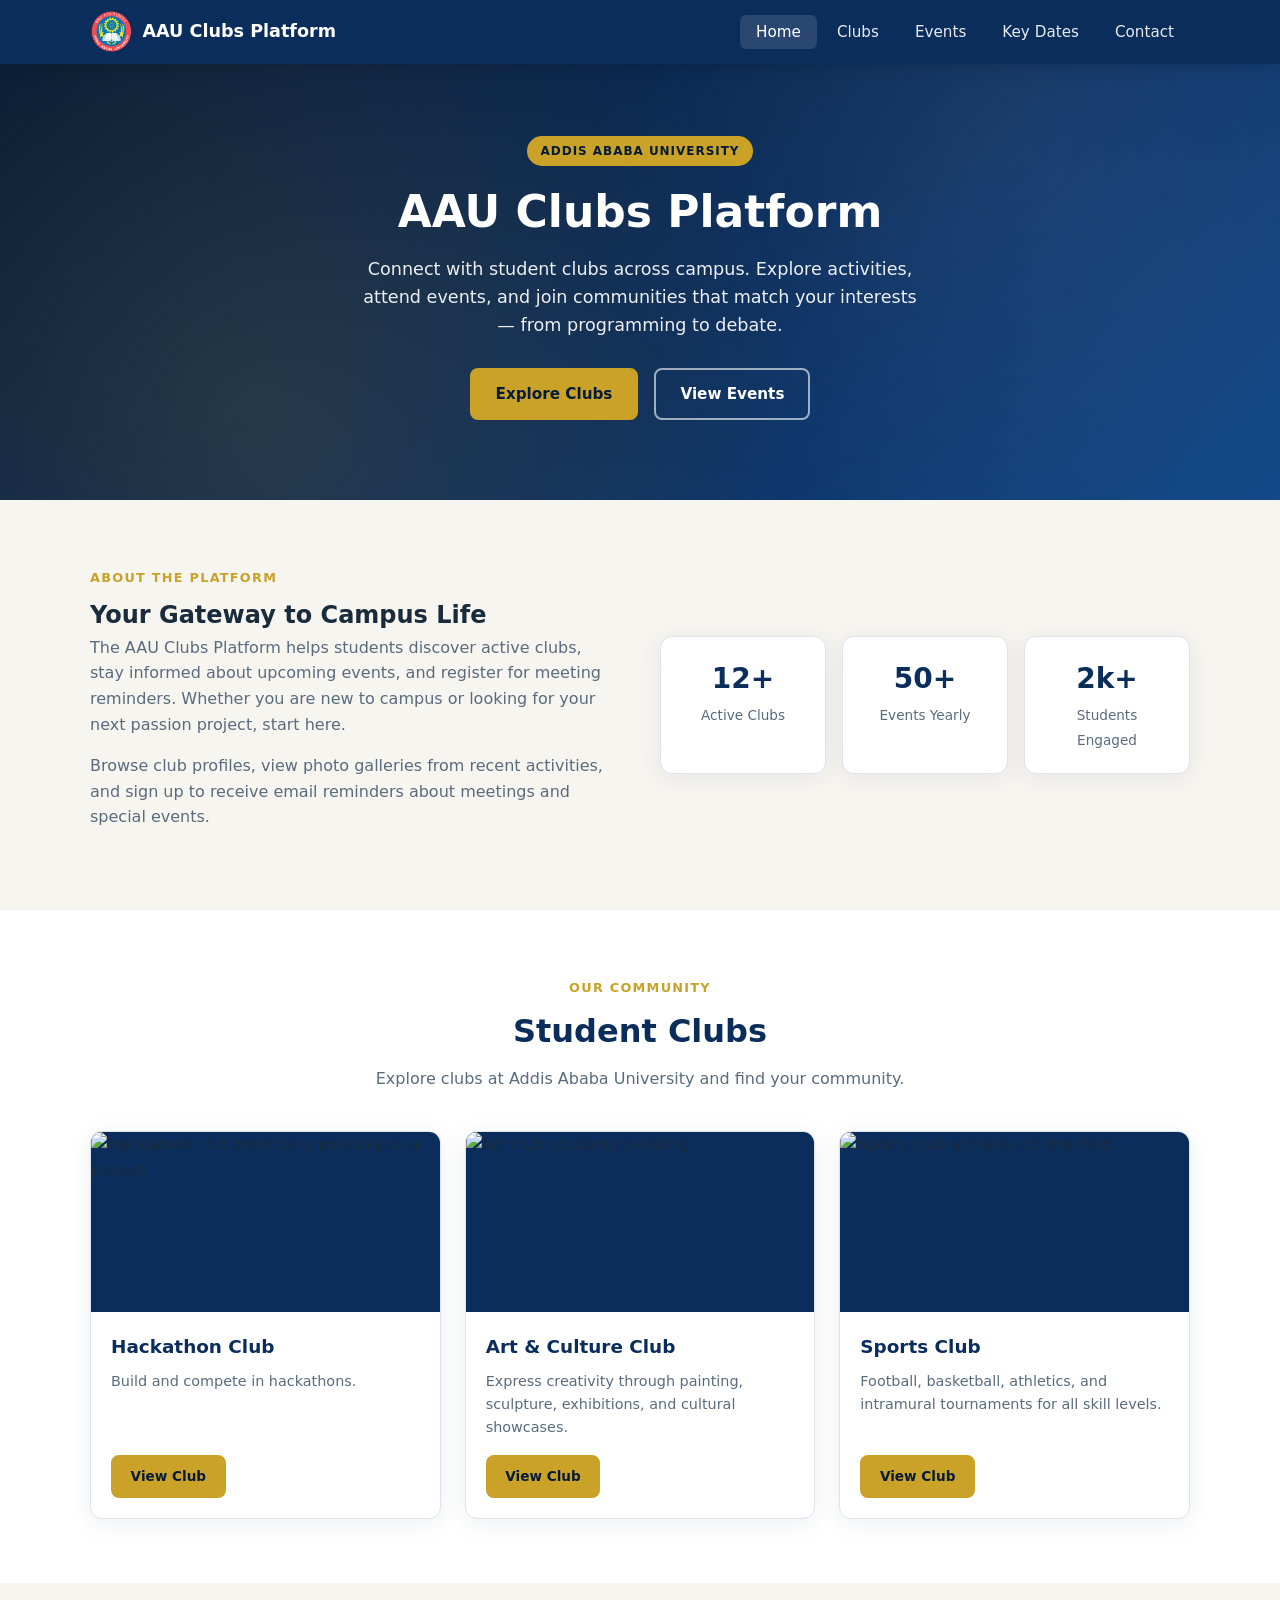
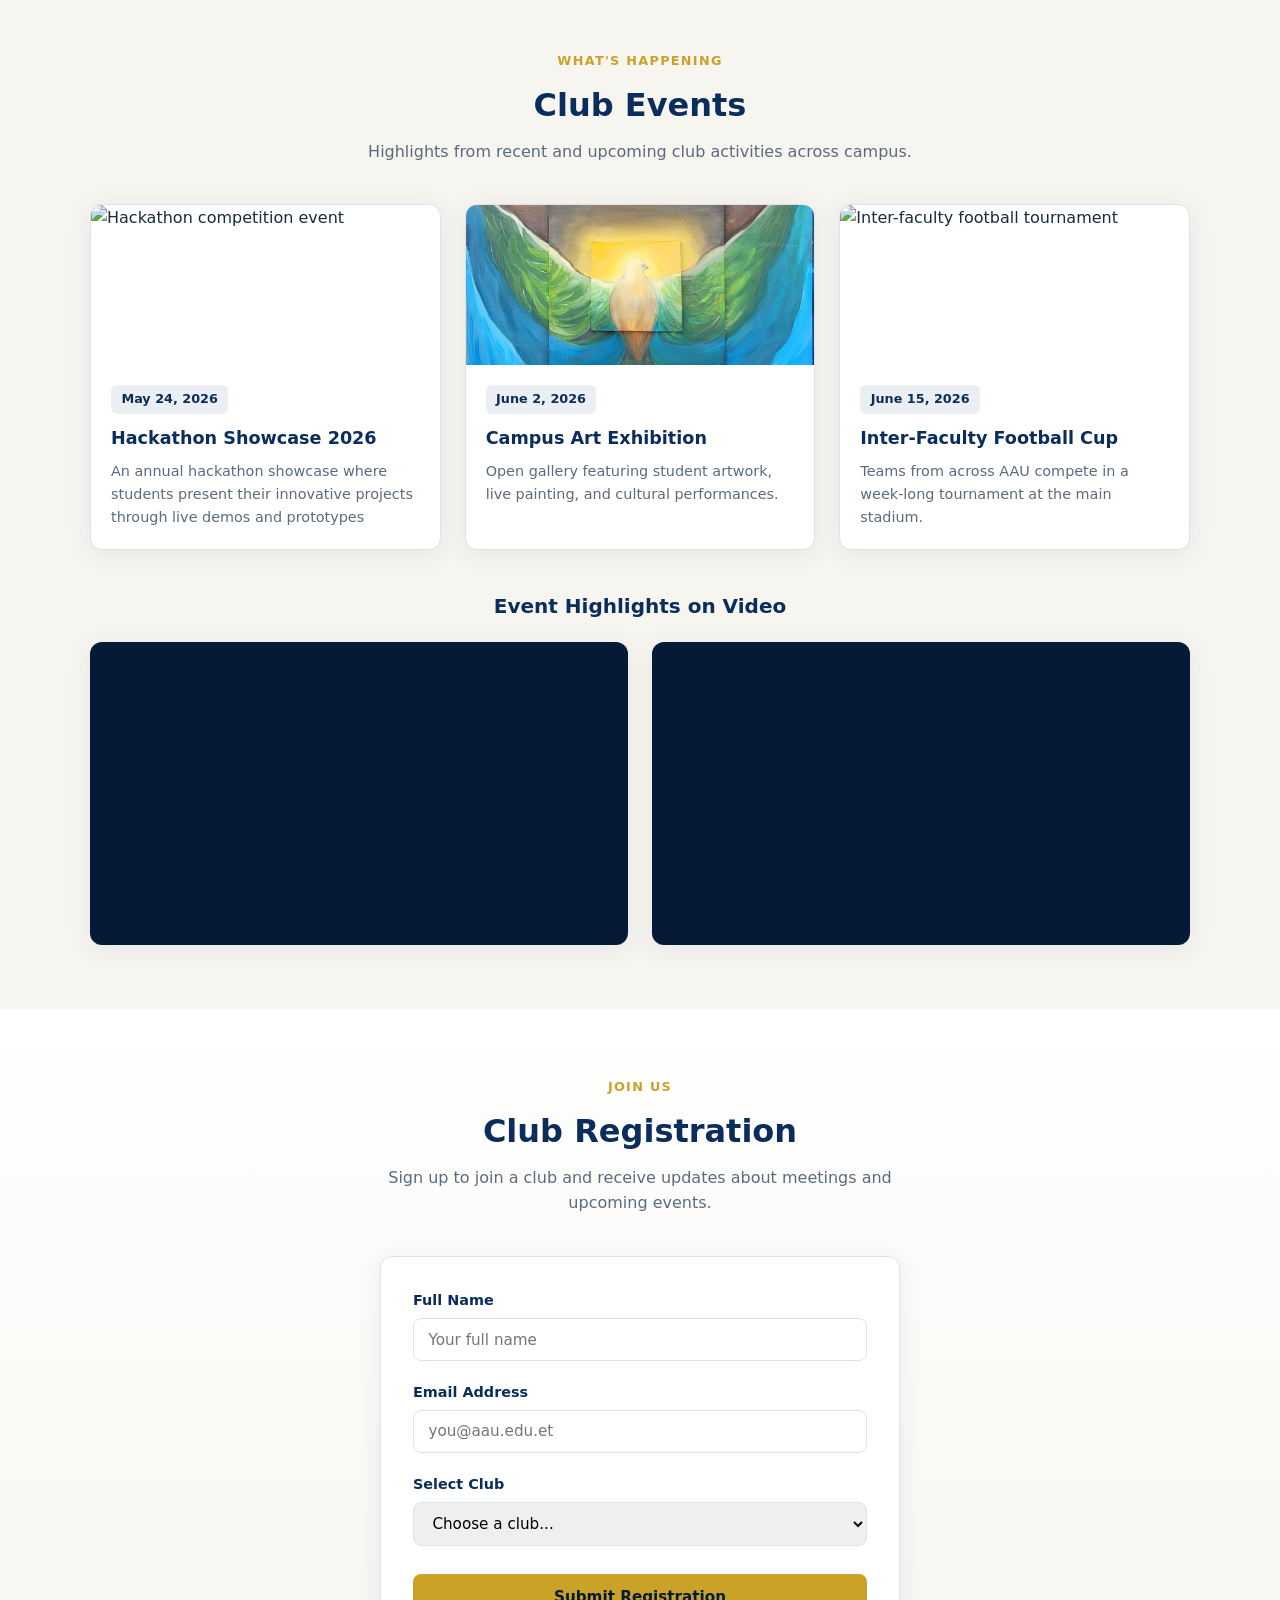
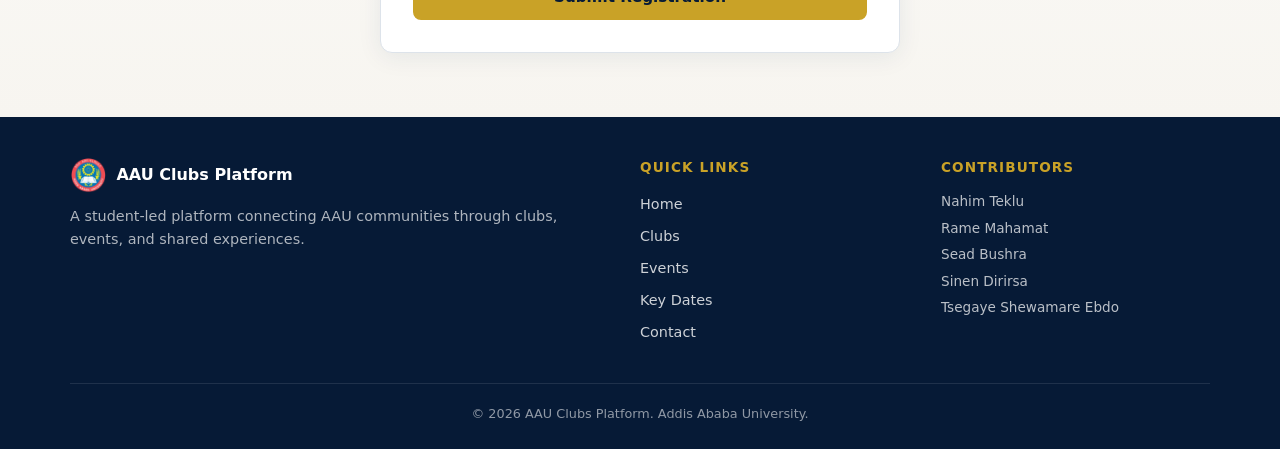
==== index.html @ 67a3a9a4 "Frontend AAU Clubs Platform completed" ====
<!DOCTYPE html>
<html lang="en">
<head>
  <meta charset="UTF-8">
  <meta name="viewport" content="width=device-width, initial-scale=1.0">
  <meta name="description" content="AAU Clubs Platform — Discover clubs, events, and activities at Addis Ababa University.">
  <title>AAU Clubs Platform | Home</title>
  <link rel="stylesheet" href="style.css">
</head>
<body>
  <header class="site-header">
    <nav class="nav-container" aria-label="Main navigation">
      <a href="index.html" class="brand">
        <img src="images/AAULogo.png" alt="Addis Ababa University" class="brand-logo">
        <span class="brand-title">AAU Clubs Platform</span>
      </a>
      <button class="nav-toggle" type="button" aria-label="Toggle menu" aria-expanded="false">
        <span></span>
        <span></span>
        <span></span>
      </button>
      <ul class="nav-menu">
        <li><a href="index.html">Home</a></li>
        <li><a href="clubs.html">Clubs</a></li>
      
        <li><a href="events.html">Events</a></li>
        <li><a href="keydates.html">Key Dates</a></li>
        <li><a href="contact.html">Contact</a></li>
      </ul>
    </nav>
  </header>

  <main>
    <section id="home" class="hero">
      <div class="hero-content">
        <span class="hero-badge">Addis Ababa University</span>
        <h1>AAU Clubs Platform</h1>
        <p>
          Connect with student clubs across campus. Explore activities, attend events,
          and join communities that match your interests — from programming to debate.
        </p>
        <div class="hero-actions">
          <a href="clubs.html" class="btn btn-primary">Explore Clubs</a>
          <a href="events.html" class="btn btn-outline">View Events</a>
        </div>
      </div>
    </section>

    <section class="section">
      <div class="container">
        <div class="intro-grid">
          <div class="intro-text">
            <span class="section-label">About the Platform</span>
            <h2>Your Gateway to Campus Life</h2>
            <p>
              The AAU Clubs Platform helps students discover active clubs, stay informed
              about upcoming events, and register for meeting reminders. Whether you are
              new to campus or looking for your next passion project, start here.
            </p>
            <p>
              Browse club profiles, view photo galleries from recent activities, and sign up
              to receive email reminders about meetings and special events.
            </p>
          </div>
          <div class="intro-stats">
            <div class="stat-card">
              <strong>12+</strong>
              <span>Active Clubs</span>
            </div>
            <div class="stat-card">
              <strong>50+</strong>
              <span>Events Yearly</span>
            </div>
            <div class="stat-card">
              <strong>2k+</strong>
              <span>Students Engaged</span>
            </div>
          </div>
        </div>
      </div>
    </section>

    <section id="clubs" class="section section-alt">
      <div class="container">
        <div class="section-header">
          <span class="section-label">Our Community</span>
          <h2>Student Clubs</h2>
          <p>Explore clubs at Addis Ababa University and find your community.</p>
        </div>
        <div class="clubs-grid">
          <article class="club-card">
            <div class="club-card-image">
              <img src="https://images.unsplash.com/photo-1485827404703-89b55fcc595e?w=600&h=400&fit=crop" alt="Hackathon club members working on a project" loading="lazy">
            </div>
            <div class="club-card-body">
              <h3>Hackathon Club</h3>
              <p>Build and compete in hackathons.</p>
              <a href="hackathon.html" class="btn btn-primary">View Club</a>
            </div>
          </article>
          <article class="club-card">
            <div class="club-card-image">
              <img src="https://images.unsplash.com/photo-1460661414731-7abaf9378ee8?w=600&h=400&fit=crop" alt="Art club students painting" loading="lazy">
            </div>
            <div class="club-card-body">
              <h3>Art &amp; Culture Club</h3>
              <p>Express creativity through painting, sculpture, exhibitions, and cultural showcases.</p>
              <a href="art.html" class="btn btn-primary">View Club</a>
            </div>
          </article>
          <article class="club-card">
            <div class="club-card-image">
              <img src="https://images.unsplash.com/photo-1574629810360-7efbbe195018?w=600&h=400&fit=crop" alt="Sports club athletes on the field" loading="lazy">
            </div>
            <div class="club-card-body">
              <h3>Sports Club</h3>
              <p>Football, basketball, athletics, and intramural tournaments for all skill levels.</p>
              <a href="sports.html" class="btn btn-primary">View Club</a>
            </div>
          </article>
          
        </div>
      </div>
    </section>

    <section id="events" class="section">
      <div class="container">
        <div class="section-header">
          <span class="section-label">What's Happening</span>
          <h2>Club Events</h2>
          <p>Highlights from recent and upcoming club activities across campus.</p>
        </div>
        <div class="events-grid">
          <article class="event-card">
            <div class="event-card-image">
              <img src="https://images.unsplash.com/photo-1517245386807-bb43f82c33c4?w=600&h=400&fit=crop" alt="Hackathon competition event" loading="lazy">
            </div>
            <div class="event-card-body">
              <span class="event-date">May 24, 2026</span>
              <h3>Hackathon Showcase 2026</h3>
              <p>An annual hackathon showcase where students present their innovative projects through live demos and prototypes</p>
            </div>
          </article>
          <article class="event-card">
            <div class="event-card-image">
              <img src="images/art1.jpg" alt="Campus art exhibition" loading="lazy">
            </div>
            <div class="event-card-body">
              <span class="event-date">June 2, 2026</span>
              <h3>Campus Art Exhibition</h3>
              <p>Open gallery featuring student artwork, live painting, and cultural performances.</p>
            </div>
          </article>
          <article class="event-card">
            <div class="event-card-image">
              <img src="https://images.unsplash.com/photo-1574629810360-7efbbe195018?w=600&h=400&fit=crop" alt="Inter-faculty football tournament" loading="lazy">
            </div>
            <div class="event-card-body">
              <span class="event-date">June 15, 2026</span>
              <h3>Inter-Faculty Football Cup</h3>
              <p>Teams from across AAU compete in a week-long tournament at the main stadium.</p>
            </div>
          </article>
          
        </div>

        <div class="video-showcase">
          <h3>Event Highlights on Video</h3>
          <div class="video-grid">
            <div class="video-wrapper">
              <iframe
                src="https://www.youtube.com/embed/ZSt9tm3RoUw"
                title="Hackathon club highlight video"
                allow="accelerometer; autoplay; clipboard-write; encrypted-media; gyroscope; picture-in-picture"
                allowfullscreen
                loading="lazy">
              </iframe>
            </div>
            <div class="video-wrapper">
              <iframe
                src="https://www.youtube.com/embed/ScMzIvxBSi4"
                title="Campus clubs overview video"
                allow="accelerometer; autoplay; clipboard-write; encrypted-media; gyroscope; picture-in-picture"
                allowfullscreen
                loading="lazy">
              </iframe>
            </div>
          </div>
        </div>
      </div>
    </section>

    <section id="register" class="section register-section">
      <div class="container">
        <div class="section-header">
          <span class="section-label">Join Us</span>
          <h2>Club Registration</h2>
          <p>Sign up to join a club and receive updates about meetings and upcoming events.</p>
        </div>
        <form id="register-form" class="form-card" novalidate>
          <div class="form-group">
            <label for="reg-name">Full Name</label>
            <input type="text" id="reg-name" name="name" placeholder="Your full name" autocomplete="name">
            <span class="error-message" role="alert"></span>
          </div>
          <div class="form-group">
            <label for="reg-email">Email Address</label>
            <input type="email" id="reg-email" name="email" placeholder="you@aau.edu.et" autocomplete="email">
            <span class="error-message" role="alert"></span>
          </div>
          <div class="form-group">
            <label for="reg-club">Select Club</label>
            <select id="reg-club" name="club">
              <option value="">Choose a club...</option>
              <option value="hackathon">Hackathon Club</option>
              <option value="art">Art &amp; Culture Club</option>
              <option value="sports">Sports Club</option>
              
            </select>
            <span class="error-message" role="alert"></span>
          </div>
          <button type="submit" class="btn btn-primary">Submit Registration</button>
          <p id="register-success" class="success-message" role="status">
            Registration successful! You have been signed up for your selected club. We will contact you at the email provided.
          </p>
        </form>
      </div>
    </section>
  </main>

  <footer class="site-footer">
    <div class="footer-grid">
      <div class="footer-brand">
        <a href="index.html" class="brand brand--footer">
          <img src="images/AAULogo.png" alt="Addis Ababa University" class="brand-logo brand-logo--footer">
          <span class="brand-title">AAU Clubs Platform</span>
        </a>
        <p>A student-led platform connecting AAU communities through clubs, events, and shared experiences.</p>
      </div>
      <div class="footer-links">
        <h4>Quick Links</h4>
        <ul>
          <li><a href="index.html">Home</a></li>
          <li><a href="clubs.html">Clubs</a></li>
          
          <li><a href="events.html">Events</a></li>
          <li><a href="keydates.html">Key Dates</a></li>
          <li><a href="contact.html">Contact</a></li>
        </ul>
      </div>
      <div class="footer-contributors">
        <h4>Contributors</h4>
        <ul>
          <li>Nahim Teklu</li>
          <li>Rame Mahamat</li>
          <li>Sead Bushra</li>
          <li>Sinen Dirirsa</li>
          <li>Tsegaye Shewamare Ebdo</li>
        </ul>
      </div>
    </div>
    <p class="footer-bottom">&copy; 2026 AAU Clubs Platform. Addis Ababa University.</p>
  </footer>

  <script src="script.js"></script>
</body>
</html>
---- style.css ----
/* AAU Clubs Platform — University-style design */
:root {
  --navy: #0b2d5c;
  --navy-dark: #061a36;
  --gold: #c9a227;
  --gold-light: #e8c84a;
  --cream: #f7f5f0;
  --white: #ffffff;
  --text: #1a2b3c;
  --text-muted: #5a6b7d;
  --border: #dde3ea;
  --shadow: 0 4px 24px rgba(11, 45, 92, 0.08);
  --shadow-hover: 0 12px 40px rgba(11, 45, 92, 0.14);
  --radius: 12px;
  --transition: 0.25s ease;
  --font: "Segoe UI", system-ui, -apple-system, sans-serif;
  --max-width: 1140px;
}

*,
*::before,
*::after {
  box-sizing: border-box;
  margin: 0;
  padding: 0;
}

html {
  scroll-behavior: smooth;
}

body {
  font-family: var(--font);
  color: var(--text);
  background: var(--cream);
  line-height: 1.6;
  min-height: 100vh;
  display: flex;
  flex-direction: column;
}

img {
  max-width: 100%;
  height: auto;
  display: block;
}

a {
  color: var(--navy);
  text-decoration: none;
  transition: color var(--transition);
}

a:hover {
  color: var(--gold);
}

/* Header & Navigation */
.site-header {
  background: var(--navy);
  position: sticky;
  top: 0;
  z-index: 1000;
  box-shadow: 0 2px 16px rgba(0, 0, 0, 0.15);
}

.nav-container {
  max-width: var(--max-width);
  margin: 0 auto;
  padding: 0 1.25rem;
  display: flex;
  align-items: center;
  justify-content: space-between;
  min-height: 64px;
}

.brand {
  display: flex;
  align-items: center;
  gap: 0.65rem;
  color: var(--white);
  text-decoration: none;
  flex-shrink: 0;
}

.brand:hover {
  color: var(--white);
}

.brand-logo {
  width: 42px;
  height: 42px;
  object-fit: contain;
  flex-shrink: 0;
}

.brand-logo--footer {
  width: 36px;
  height: 36px;
}

.brand-title {
  font-weight: 700;
  font-size: clamp(0.9rem, 2.5vw, 1.1rem);
  line-height: 1.25;
  white-space: nowrap;
}

.brand--footer .brand-title {
  font-size: 1rem;
}
.nav-toggle {
  display: none;
  background: none;
  border: none;
  cursor: pointer;
  padding: 0.5rem;
}

.nav-toggle span {
  display: block;
  width: 24px;
  height: 2px;
  background: var(--white);
  margin: 5px 0;
  transition: var(--transition);
}

.nav-menu {
  display: flex;
  list-style: none;
  gap: 0.25rem;
}

.nav-menu a {
  color: rgba(255, 255, 255, 0.9);
  padding: 0.5rem 1rem;
  border-radius: 6px;
  font-size: 0.95rem;
  font-weight: 500;
}

.nav-menu a:hover,
.nav-menu a.active {
  color: var(--white);
  background: rgba(255, 255, 255, 0.12);
}

/* Hero */
.hero {
  background: linear-gradient(135deg, var(--navy-dark) 0%, var(--navy) 55%, #134a8a 100%);
  color: var(--white);
  padding: 4.5rem 1.25rem 5rem;
  text-align: center;
  position: relative;
  overflow: hidden;
}

.hero::before {
  content: "";
  position: absolute;
  inset: 0;
  background: radial-gradient(circle at 20% 80%, rgba(201, 162, 39, 0.15) 0%, transparent 50%),
    radial-gradient(circle at 80% 20%, rgba(255, 255, 255, 0.06) 0%, transparent 40%);
  pointer-events: none;
}

.hero-content {
  max-width: 720px;
  margin: 0 auto;
  position: relative;
  z-index: 1;
}

.hero h1 {
  font-size: clamp(1.75rem, 5vw, 2.75rem);
  font-weight: 800;
  line-height: 1.2;
  margin-bottom: 1rem;
}

.hero-badge {
  display: inline-block;
  background: var(--gold);
  color: var(--navy-dark);
  font-size: 0.75rem;
  font-weight: 700;
  text-transform: uppercase;
  letter-spacing: 0.08em;
  padding: 0.35rem 0.85rem;
  border-radius: 999px;
  margin-bottom: 1.25rem;
}

.hero p {
  font-size: 1.1rem;
  opacity: 0.92;
  max-width: 560px;
  margin: 0 auto 1.75rem;
}

.btn {
  display: inline-block;
  padding: 0.75rem 1.5rem;
  border-radius: 8px;
  font-weight: 600;
  font-size: 0.95rem;
  border: 2px solid transparent;
  cursor: pointer;
  transition: var(--transition);
  font-family: inherit;
}

.btn-primary {
  background: var(--gold);
  color: var(--navy-dark);
  border-color: var(--gold);
}

.btn-primary:hover {
  background: var(--gold-light);
  border-color: var(--gold-light);
  color: var(--navy-dark);
  transform: translateY(-2px);
}

.btn-outline {
  background: transparent;
  color: var(--white);
  border-color: rgba(255, 255, 255, 0.6);
}

.btn-outline:hover {
  background: rgba(255, 255, 255, 0.1);
  border-color: var(--white);
  color: var(--white);
}

.hero-actions {
  display: flex;
  flex-wrap: wrap;
  gap: 1rem;
  justify-content: center;
}

/* Main layout */
main {
  flex: 1;
}

.container {
  max-width: var(--max-width);
  margin: 0 auto;
  padding: 0 1.25rem;
}

.section {
  padding: 4rem 0;
}

.section-alt {
  background: var(--white);
}

.section-header {
  text-align: center;
  margin-bottom: 2.5rem;
}

.section-header h2 {
  font-size: clamp(1.5rem, 4vw, 2rem);
  color: var(--navy);
  margin-bottom: 0.5rem;
}

.section-header p {
  color: var(--text-muted);
  max-width: 560px;
  margin: 0 auto;
}

.section-label {
  display: inline-block;
  color: var(--gold);
  font-size: 0.8rem;
  font-weight: 700;
  text-transform: uppercase;
  letter-spacing: 0.1em;
  margin-bottom: 0.5rem;
}

/* Intro */
.intro-grid {
  display: grid;
  grid-template-columns: 1fr 1fr;
  gap: 2.5rem;
  align-items: center;
}

.intro-text p {
  color: var(--text-muted);
  margin-bottom: 1rem;
}

.intro-stats {
  display: grid;
  grid-template-columns: repeat(3, 1fr);
  gap: 1rem;
}

.stat-card {
  background: var(--white);
  border-radius: var(--radius);
  padding: 1.25rem;
  text-align: center;
  box-shadow: var(--shadow);
  border: 1px solid var(--border);
}

.stat-card strong {
  display: block;
  font-size: 1.75rem;
  color: var(--navy);
}

.stat-card span {
  font-size: 0.85rem;
  color: var(--text-muted);
}

/* Club cards */
.clubs-grid {
  display: grid;
  grid-template-columns: repeat(auto-fill, minmax(260px, 1fr));
  gap: 1.5rem;
}

.club-card {
  background: var(--white);
  border-radius: var(--radius);
  overflow: hidden;
  box-shadow: var(--shadow);
  border: 1px solid var(--border);
  transition: var(--transition);
  display: flex;
  flex-direction: column;
}

.club-card:hover {
  transform: translateY(-4px);
  box-shadow: var(--shadow-hover);
}

.club-card-image {
  height: 180px;
  overflow: hidden;
  background: var(--navy);
}

.club-card-image img {
  width: 100%;
  height: 100%;
  object-fit: cover;
  transition: transform 0.4s ease;
}

.club-card:hover .club-card-image img {
  transform: scale(1.05);
}

.club-card-body {
  padding: 1.25rem;
  flex: 1;
  display: flex;
  flex-direction: column;
}

.club-card-body h3 {
  font-size: 1.15rem;
  color: var(--navy);
  margin-bottom: 0.5rem;
}

.club-card-body p {
  font-size: 0.9rem;
  color: var(--text-muted);
  flex: 1;
  margin-bottom: 1rem;
}

.club-card .btn {
  align-self: flex-start;
  font-size: 0.85rem;
  padding: 0.55rem 1.1rem;
}

/* Events */
.events-grid {
  display: grid;
  grid-template-columns: repeat(auto-fill, minmax(300px, 1fr));
  gap: 1.5rem;
}

.event-card {
  background: var(--white);
  border-radius: var(--radius);
  overflow: hidden;
  box-shadow: var(--shadow);
  border: 1px solid var(--border);
}

.event-card-image {
  height: 160px;
  overflow: hidden;
}

.event-card-image img {
  width: 100%;
  height: 100%;
  object-fit: cover;
}

.event-card-body {
  padding: 1.25rem;
}

.event-date {
  display: inline-block;
  background: rgba(11, 45, 92, 0.08);
  color: var(--navy);
  font-size: 0.8rem;
  font-weight: 600;
  padding: 0.25rem 0.65rem;
  border-radius: 6px;
  margin-bottom: 0.65rem;
}

.event-card-body h3 {
  font-size: 1.1rem;
  color: var(--navy);
  margin-bottom: 0.5rem;
}

.event-card-body p {
  font-size: 0.9rem;
  color: var(--text-muted);
}

.video-showcase {
  margin-top: 2.5rem;
}

.video-showcase h3 {
  text-align: center;
  color: var(--navy);
  margin-bottom: 1.25rem;
  font-size: 1.25rem;
}

.video-grid {
  display: grid;
  grid-template-columns: repeat(auto-fit, minmax(300px, 1fr));
  gap: 1.5rem;
}

.video-wrapper {
  position: relative;
  padding-bottom: 56.25%;
  height: 0;
  overflow: hidden;
  border-radius: var(--radius);
  box-shadow: var(--shadow);
  background: var(--navy-dark);
}

.video-wrapper iframe {
  position: absolute;
  top: 0;
  left: 0;
  width: 100%;
  height: 100%;
  border: 0;
}

/* Registration form */
.register-section {
  background: linear-gradient(180deg, var(--white) 0%, var(--cream) 100%);
}

.form-card {
  max-width: 520px;
  margin: 0 auto;
  background: var(--white);
  padding: 2rem;
  border-radius: var(--radius);
  box-shadow: var(--shadow);
  border: 1px solid var(--border);
}

.form-group {
  margin-bottom: 1.25rem;
}

.form-group label {
  display: block;
  font-weight: 600;
  font-size: 0.9rem;
  color: var(--navy);
  margin-bottom: 0.4rem;
}

.form-group input,
.form-group select,
.form-group textarea {
  width: 100%;
  padding: 0.7rem 0.9rem;
  border: 1px solid var(--border);
  border-radius: 8px;
  font-family: inherit;
  font-size: 0.95rem;
  transition: border-color var(--transition), box-shadow var(--transition);
}

.form-group input:focus,
.form-group select:focus,
.form-group textarea:focus {
  outline: none;
  border-color: var(--navy);
  box-shadow: 0 0 0 3px rgba(11, 45, 92, 0.12);
}

.form-group input.error,
.form-group select.error,
.form-group textarea.error {
  border-color: #c0392b;
}

.error-message {
  color: #c0392b;
  font-size: 0.8rem;
  margin-top: 0.35rem;
  display: none;
}

.error-message.visible {
  display: block;
}

.form-card .btn {
  width: 100%;
  margin-top: 0.5rem;
}

.success-message {
  display: none;
  background: #d4edda;
  color: #155724;
  border: 1px solid #c3e6cb;
  padding: 1rem 1.25rem;
  border-radius: 8px;
  margin-top: 1rem;
  text-align: center;
  font-weight: 500;
}

.success-message.visible {
  display: block;
}

/* Club landing page */
.page-hero {
  background: var(--navy);
  color: var(--white);
  padding: 3rem 1.25rem;
  text-align: center;
}

.page-hero h1 {
  font-size: clamp(1.5rem, 4vw, 2.25rem);
  margin-bottom: 0.5rem;
}

.page-hero p {
  opacity: 0.9;
  max-width: 600px;
  margin: 0 auto;
}

.club-detail {
  padding: 3rem 0;
}

.club-detail-grid {
  display: grid;
  grid-template-columns: 1fr 1fr;
  gap: 2.5rem;
  align-items: start;
}

.club-detail-image {
  border-radius: var(--radius);
  overflow: hidden;
  box-shadow: var(--shadow);
}

.activities-list {
  list-style: none;
  margin-top: 1rem;
}

.activities-list li {
  padding: 0.65rem 0;
  padding-left: 1.5rem;
  position: relative;
  border-bottom: 1px solid var(--border);
  color: var(--text-muted);
}

.activities-list li::before {
  content: "✓";
  position: absolute;
  left: 0;
  color: var(--gold);
  font-weight: 700;
}

.gallery-grid {
  display: grid;
  grid-template-columns: repeat(auto-fill, minmax(200px, 1fr));
  gap: 1rem;
  margin-top: 1.5rem;
}

.gallery-item {
  border-radius: var(--radius);
  overflow: hidden;
  aspect-ratio: 4/3;
  box-shadow: var(--shadow);
}

.gallery-item img {
  width: 100%;
  height: 100%;
  object-fit: cover;
}

.register-cta {
  text-align: center;
  padding: 2.5rem;
  background: var(--white);
  border-radius: var(--radius);
  margin-top: 2rem;
  border: 1px solid var(--border);
}

/* Contact page */
.contact-grid {
  display: grid;
  grid-template-columns: 1fr 1fr;
  gap: 2.5rem;
  align-items: start;
}

.contact-info-card {
  background: var(--white);
  padding: 2rem;
  border-radius: var(--radius);
  box-shadow: var(--shadow);
  border: 1px solid var(--border);
}

.contact-info-card h3 {
  color: var(--navy);
  margin-bottom: 1.25rem;
}

.contact-item {
  display: flex;
  gap: 1rem;
  margin-bottom: 1.25rem;
  align-items: flex-start;
}

.contact-icon {
  width: 40px;
  height: 40px;
  background: rgba(11, 45, 92, 0.08);
  border-radius: 8px;
  display: flex;
  align-items: center;
  justify-content: center;
  font-size: 1.1rem;
  flex-shrink: 0;
}

.contact-item strong {
  display: block;
  color: var(--navy);
  font-size: 0.9rem;
}

.contact-item span,
.contact-item a {
  font-size: 0.9rem;
  color: var(--text-muted);
}

.social-links {
  display: flex;
  gap: 0.75rem;
  margin-top: 1.5rem;
}

.social-link {
  width: 44px;
  height: 44px;
  border-radius: 8px;
  background: var(--navy);
  color: var(--white);
  display: flex;
  align-items: center;
  justify-content: center;
  font-size: 0.75rem;
  font-weight: 700;
}

.social-link:hover {
  background: var(--gold);
  color: var(--navy-dark);
}

.club-contacts-heading {
  margin-top: 1.75rem;
  color: var(--navy);
  font-size: 1rem;
}

.club-contacts-list {
  list-style: none;
  margin-top: 0.75rem;
}

.club-contacts-list li {
  font-size: 0.9rem;
  color: var(--text-muted);
  margin-bottom: 0.6rem;
  line-height: 1.5;
}

.club-contacts-list strong {
  color: var(--navy);
  display: block;
  font-size: 0.85rem;
}

.club-contacts-list a {
  color: var(--navy);
}

.club-contacts-list a:hover {
  color: var(--gold);
}

/* Key dates */
.dates-list {
  display: flex;
  flex-direction: column;
  gap: 1rem;
  max-width: 720px;
  margin: 0 auto;
}

.date-item {
  display: flex;
  gap: 1.25rem;
  background: var(--white);
  padding: 1.25rem 1.5rem;
  border-radius: var(--radius);
  box-shadow: var(--shadow);
  border: 1px solid var(--border);
  align-items: center;
}

.date-badge {
  flex-shrink: 0;
  width: 72px;
  text-align: center;
  background: var(--navy);
  color: var(--white);
  border-radius: 8px;
  padding: 0.65rem 0.5rem;
}

.date-badge .day {
  display: block;
  font-size: 1.5rem;
  font-weight: 800;
  line-height: 1;
}

.date-badge .month {
  font-size: 0.7rem;
  text-transform: uppercase;
  letter-spacing: 0.05em;
  opacity: 0.9;
}

.date-content h3 {
  font-size: 1.05rem;
  color: var(--navy);
  margin-bottom: 0.25rem;
}

.date-content p {
  font-size: 0.9rem;
  color: var(--text-muted);
}

.date-tag {
  display: inline-block;
  font-size: 0.7rem;
  font-weight: 700;
  text-transform: uppercase;
  letter-spacing: 0.05em;
  padding: 0.2rem 0.5rem;
  border-radius: 4px;
  margin-bottom: 0.35rem;
}

.date-tag.event {
  background: rgba(11, 45, 92, 0.1);
  color: var(--navy);
}

.date-tag.deadline {
  background: rgba(192, 57, 43, 0.12);
  color: #c0392b;
}

.date-tag.meeting {
  background: rgba(201, 162, 39, 0.2);
  color: #8a6d10;
}

/* Footer */
.site-footer {
  background: var(--navy-dark);
  color: rgba(255, 255, 255, 0.85);
  padding: 2.5rem 1.25rem 1.5rem;
  margin-top: auto;
}

.footer-grid {
  max-width: var(--max-width);
  margin: 0 auto;
  display: grid;
  grid-template-columns: 2fr 1fr 1fr;
  gap: 2rem;
  padding-bottom: 2rem;
  border-bottom: 1px solid rgba(255, 255, 255, 0.1);
}

.footer-brand .brand {
  margin-bottom: 0.75rem;
}

.footer-brand p {
  font-size: 0.9rem;
  opacity: 0.8;
}

.footer-links h4,
.footer-contributors h4 {
  color: var(--gold);
  font-size: 0.85rem;
  text-transform: uppercase;
  letter-spacing: 0.08em;
  margin-bottom: 0.75rem;
}

.footer-links ul {
  list-style: none;
}

.footer-links li {
  margin-bottom: 0.4rem;
}

.footer-links a {
  color: rgba(255, 255, 255, 0.8);
  font-size: 0.9rem;
}

.footer-links a:hover {
  color: var(--gold);
}

.footer-contributors ul {
  list-style: none;
  font-size: 0.85rem;
  opacity: 0.85;
}

.footer-contributors li {
  margin-bottom: 0.3rem;
}

.footer-bottom {
  max-width: var(--max-width);
  margin: 0 auto;
  padding-top: 1.25rem;
  text-align: center;
  font-size: 0.8rem;
  opacity: 0.65;
}

/* Responsive */
@media (max-width: 900px) {
  .intro-grid,
  .club-detail-grid,
  .contact-grid,
  .footer-grid {
    grid-template-columns: 1fr;
  }

  .intro-stats {
    grid-template-columns: repeat(3, 1fr);
  }
}

@media (max-width: 768px) {
  .brand-title {
    white-space: normal;
    max-width: 10rem;
  }

  .nav-toggle {
    display: block;
  }

  .nav-menu {
    position: fixed;
    top: 64px;
    left: 0;
    right: 0;
    background: var(--navy);
    flex-direction: column;
    padding: 1rem;
    gap: 0;
    transform: translateY(-120%);
    opacity: 0;
    visibility: hidden;
    transition: var(--transition);
    box-shadow: 0 8px 24px rgba(0, 0, 0, 0.2);
  }

  .nav-menu.open {
    transform: translateY(0);
    opacity: 1;
    visibility: visible;
  }

  .nav-menu a {
    display: block;
    padding: 0.85rem 1rem;
  }

  .intro-stats {
    grid-template-columns: 1fr;
  }

  .date-item {
    flex-direction: column;
    align-items: flex-start;
  }
}

@media (max-width: 480px) {
  .brand-logo {
    width: 36px;
    height: 36px;
  }

  .hero-actions {
    flex-direction: column;
    align-items: stretch;
  }

  .hero-actions .btn {
    text-align: center;
  }
}
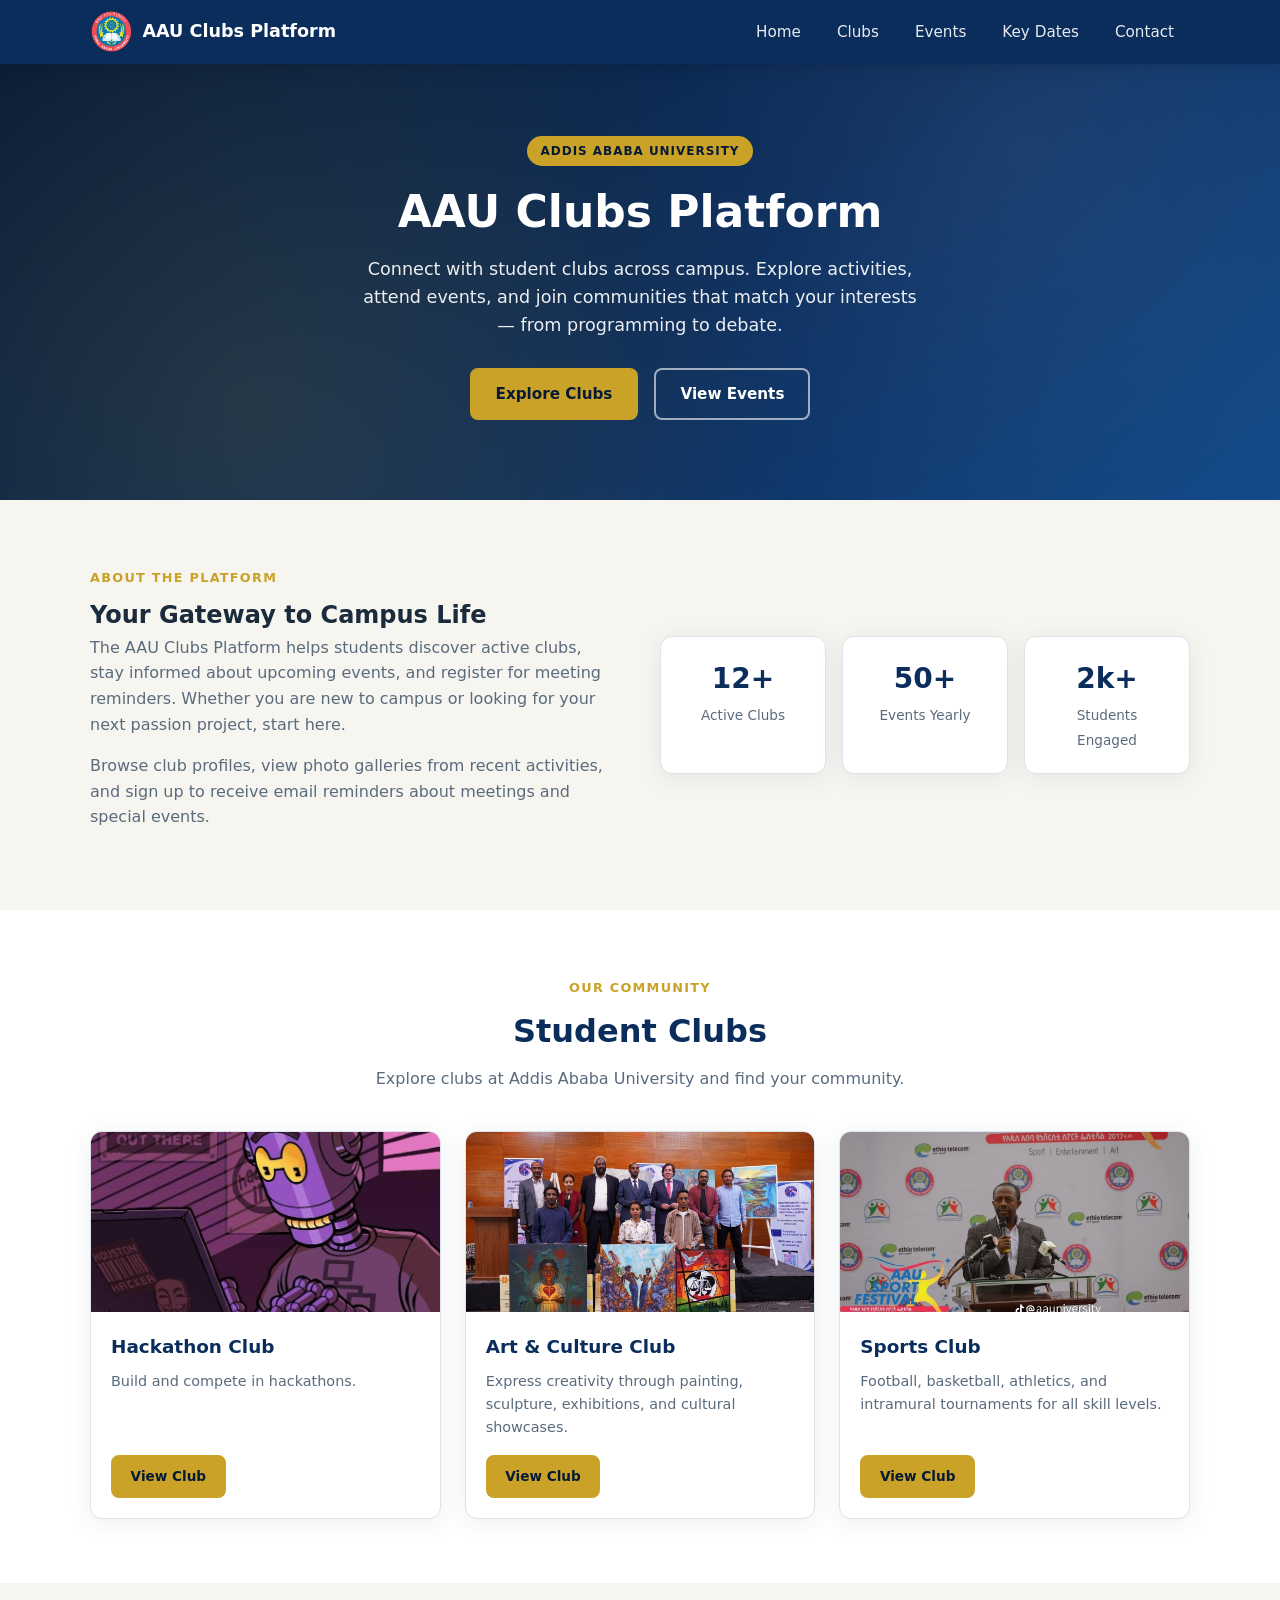
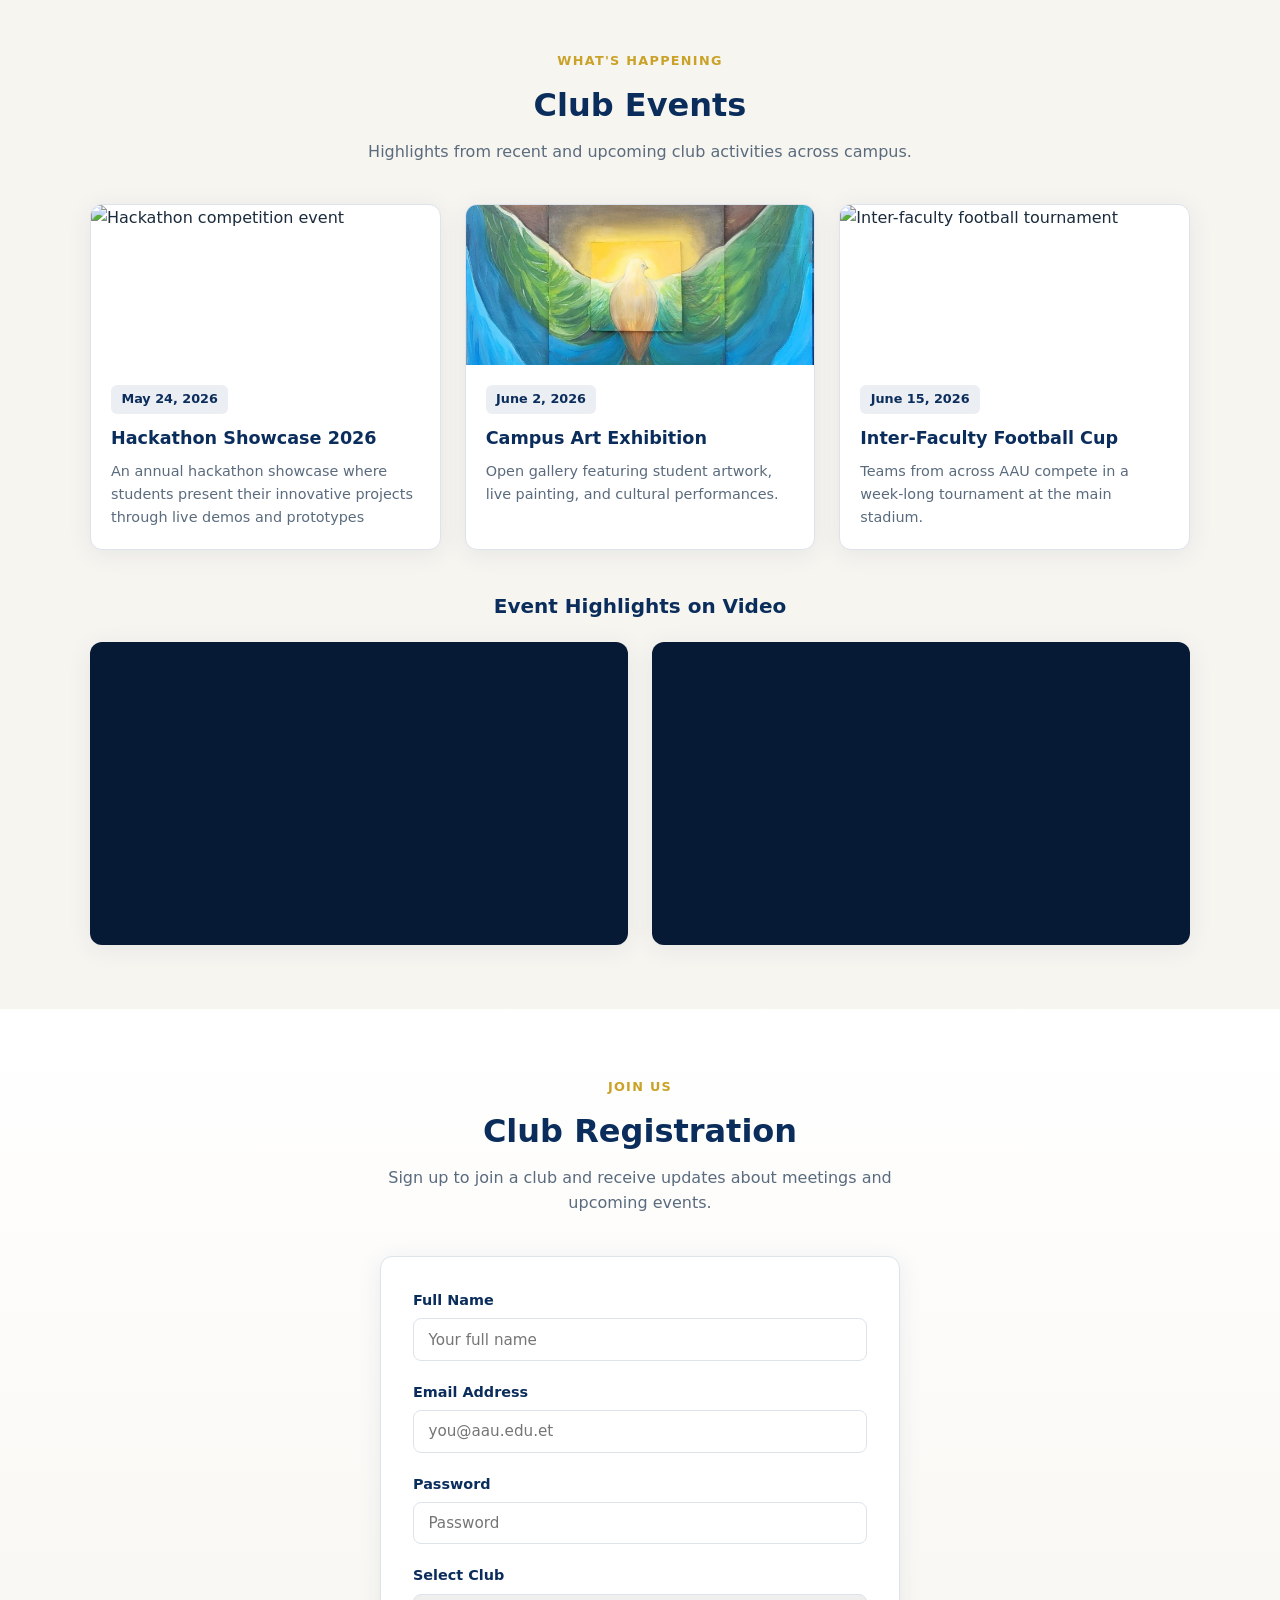
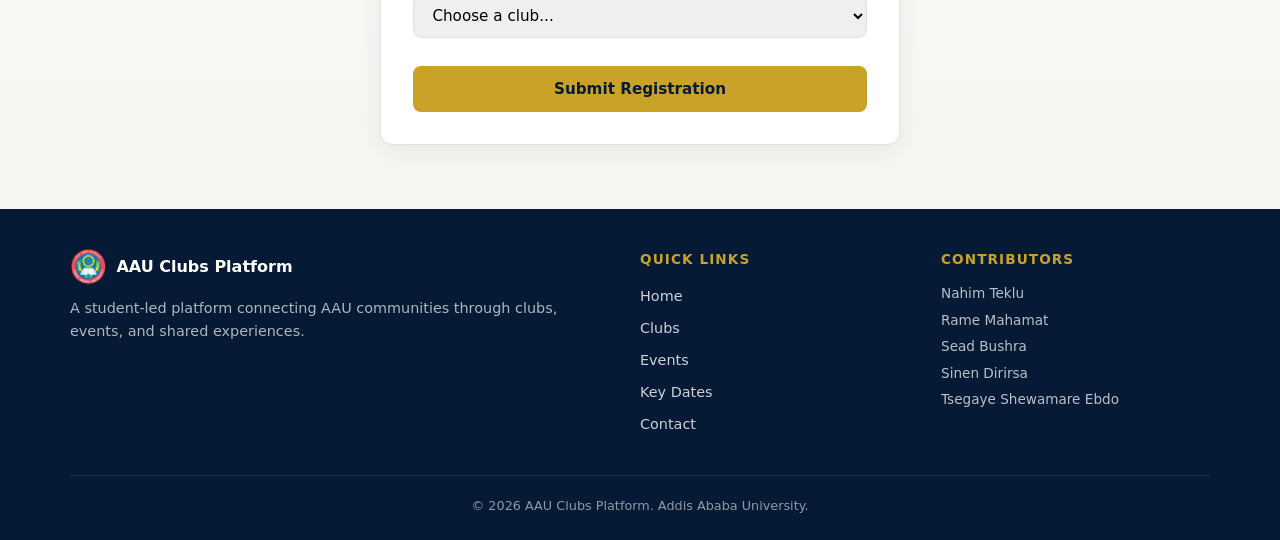
==== commit d1fcc426: "Completed registration system and admin/member pages" ====
--- a/index.html
+++ b/index.html
@@ -24,7 +24,7 @@
         <li><a href="clubs.html">Clubs</a></li>
       
         <li><a href="events.html">Events</a></li>
-        <li><a href="keydates.html">Key Dates</a></li>
+        <li><a href="key-dates.html">Key Dates</a></li>
         <li><a href="contact.html">Contact</a></li>
       </ul>
     </nav>
@@ -90,7 +90,7 @@
         <div class="clubs-grid">
           <article class="club-card">
             <div class="club-card-image">
-              <img src="https://images.unsplash.com/photo-1485827404703-89b55fcc595e?w=600&h=400&fit=crop" alt="Hackathon club members working on a project" loading="lazy">
+              <img src="images/hack5.jpg" alt="Hackathon club members working on a project" loading="lazy">
             </div>
             <div class="club-card-body">
               <h3>Hackathon Club</h3>
@@ -100,7 +100,7 @@
           </article>
           <article class="club-card">
             <div class="club-card-image">
-              <img src="https://images.unsplash.com/photo-1460661414731-7abaf9378ee8?w=600&h=400&fit=crop" alt="Art club students painting" loading="lazy">
+              <img src="images/art6.jpg"alt="Art club students painting" loading="lazy">
             </div>
             <div class="club-card-body">
               <h3>Art &amp; Culture Club</h3>
@@ -110,7 +110,7 @@
           </article>
           <article class="club-card">
             <div class="club-card-image">
-              <img src="https://images.unsplash.com/photo-1574629810360-7efbbe195018?w=600&h=400&fit=crop" alt="Sports club athletes on the field" loading="lazy">
+              <img src="images/sport.jpg" alt="Sports club athletes on the field" loading="lazy">
             </div>
             <div class="club-card-body">
               <h3>Sports Club</h3>
@@ -165,28 +165,33 @@
         </div>
 
         <div class="video-showcase">
-          <h3>Event Highlights on Video</h3>
-          <div class="video-grid">
-            <div class="video-wrapper">
-              <iframe
-                src="https://www.youtube.com/embed/ZSt9tm3RoUw"
-                title="Hackathon club highlight video"
-                allow="accelerometer; autoplay; clipboard-write; encrypted-media; gyroscope; picture-in-picture"
-                allowfullscreen
-                loading="lazy">
-              </iframe>
-            </div>
-            <div class="video-wrapper">
-              <iframe
-                src="https://www.youtube.com/embed/ScMzIvxBSi4"
-                title="Campus clubs overview video"
-                allow="accelerometer; autoplay; clipboard-write; encrypted-media; gyroscope; picture-in-picture"
-                allowfullscreen
-                loading="lazy">
-              </iframe>
-            </div>
-          </div>
-        </div>
+  <h3>Event Highlights on Video</h3>
+
+  <div class="video-grid">
+
+    <div class="video-wrapper">
+      <iframe
+        src="https://www.youtube.com/embed/HQRWpov8aFQ"
+        title="Art club highlight video"
+        allow="accelerometer; autoplay; clipboard-write; encrypted-media; gyroscope; picture-in-picture"
+        allowfullscreen
+        loading="lazy">
+      </iframe>
+    </div>
+
+    <div class="video-wrapper">
+      <iframe
+        src="https://www.youtube.com/embed/dWEw0ZPnme4"
+        title="Campus clubs overview video"
+        allow="accelerometer; autoplay; clipboard-write; encrypted-media; gyroscope; picture-in-picture"
+        allowfullscreen
+        loading="lazy">
+      </iframe>
+    </div>
+
+  </div>
+</div>
+       
       </div>
     </section>
 
@@ -197,20 +202,26 @@
           <h2>Club Registration</h2>
           <p>Sign up to join a club and receive updates about meetings and upcoming events.</p>
         </div>
-        <form id="register-form" class="form-card" novalidate>
+      
+        <form id="register-form" class="form-card" method="POST" action="php/register.php">
           <div class="form-group">
             <label for="reg-name">Full Name</label>
-            <input type="text" id="reg-name" name="name" placeholder="Your full name" autocomplete="name">
+            <input type="text" id="reg-name" name="full_name" placeholder="Your full name" autocomplete="full_name" required>
             <span class="error-message" role="alert"></span>
           </div>
           <div class="form-group">
             <label for="reg-email">Email Address</label>
-            <input type="email" id="reg-email" name="email" placeholder="you@aau.edu.et" autocomplete="email">
+            <input type="email" id="reg-email" name="email" placeholder="you@aau.edu.et" autocomplete="email" required>
             <span class="error-message" role="alert"></span>
           </div>
           <div class="form-group">
+            <label for="reg-password">Password</label>
+            <input type="password" id="reg-password" name="password" placeholder="Password" required>
+           <span class="error-message" role="alert"></span>
+         </div>
+          <div class="form-group">
             <label for="reg-club">Select Club</label>
-            <select id="reg-club" name="club">
+            <select id="reg-club" name="club" required>
               <option value="">Choose a club...</option>
               <option value="hackathon">Hackathon Club</option>
               <option value="art">Art &amp; Culture Club</option>
@@ -220,7 +231,7 @@
             <span class="error-message" role="alert"></span>
           </div>
           <button type="submit" class="btn btn-primary">Submit Registration</button>
-          <p id="register-success" class="success-message" role="status">
+          <p id="register-success" class="success-message" role="status" style="display:none;">
             Registration successful! You have been signed up for your selected club. We will contact you at the email provided.
           </p>
         </form>
@@ -244,7 +255,7 @@
           <li><a href="clubs.html">Clubs</a></li>
           
           <li><a href="events.html">Events</a></li>
-          <li><a href="keydates.html">Key Dates</a></li>
+          <li><a href="key-dates.html">Key Dates</a></li>
           <li><a href="contact.html">Contact</a></li>
         </ul>
       </div>
@@ -262,6 +273,18 @@
     <p class="footer-bottom">&copy; 2026 AAU Clubs Platform. Addis Ababa University.</p>
   </footer>
 
-  <script src="script.js"></script>
+  <!--script src="script.js"></script-->
+ <script>
+document.addEventListener("DOMContentLoaded", function () {
+    const urlParams = new URLSearchParams(window.location.search);
+
+    if (urlParams.get("success") === "1") {
+        alert("Registration successful!");
+
+        
+        window.history.replaceState(null, "", window.location.pathname);
+    }
+});
+</script>
 </body>
 </html>
